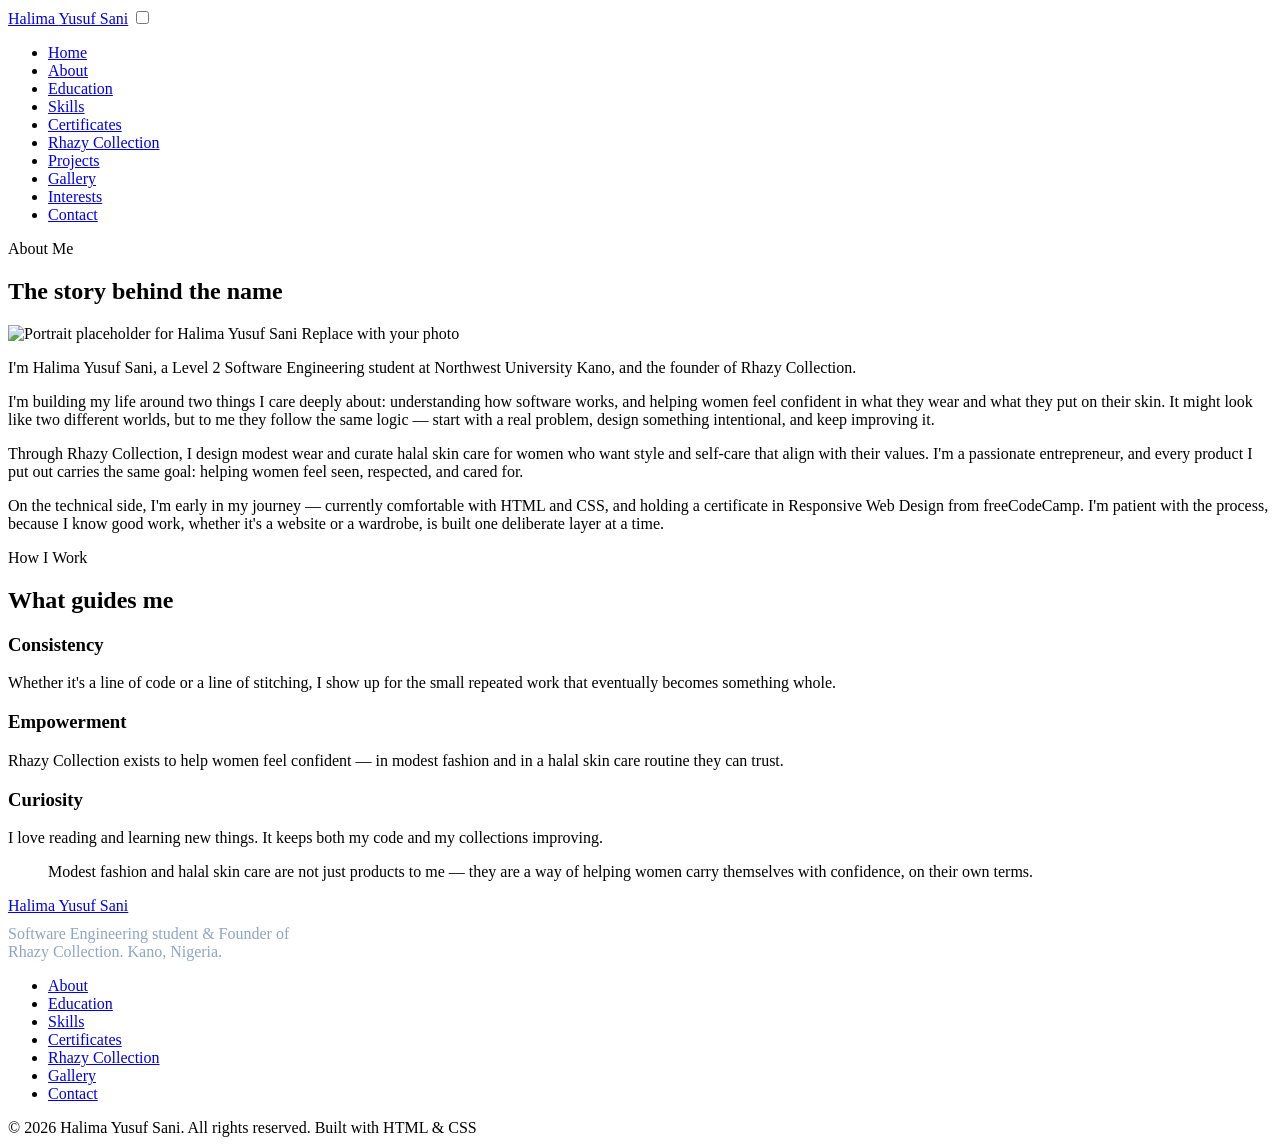
==== about.html @ 11e37f2a "Add files via upload" ====
<!DOCTYPE html>
<html lang="en">
<head>
<meta charset="UTF-8">
<meta name="viewport" content="width=device-width, initial-scale=1.0">
<title>About Me — Halima Yusuf Sani</title>
<link rel="icon" href="assets/images/favicon.svg" type="image/svg+xml">
<link rel="stylesheet" href="css/style.css">
</head>
<body>

<header class="site-header">
  <div class="nav-row">
    <a href="index.html" class="wordmark">Halima <span>Yusuf Sani</span></a>
    <input type="checkbox" id="menu-toggle" class="menu-toggle">
    <label for="menu-toggle" class="menu-btn" aria-label="Open menu"><span></span></label>
    <nav class="primary-nav">
      <ul>
        <li><a href="index.html">Home</a></li>
        <li><a href="about.html" class="active">About</a></li>
        <li><a href="education.html">Education</a></li>
        <li><a href="skills.html">Skills</a></li>
        <li><a href="certificates.html">Certificates</a></li>
        <li><a href="business.html">Rhazy Collection</a></li>
        <li><a href="projects.html">Projects</a></li>
        <li><a href="gallery.html">Gallery</a></li>
        <li><a href="interests.html">Interests</a></li>
        <li><a href="contact.html">Contact</a></li>
      </ul>
    </nav>
  </div>
</header>

<main>
  <section class="page-intro">
    <div class="wrap">
      <span class="eyebrow">About Me</span>
      <h1>The story behind the name</h1>
      <div class="stitch-divider"></div>
    </div>
  </section>

  <section class="tight">
    <div class="wrap hero-grid">
      <div class="portrait-frame" style="order:2;">
        <img src="assets/images/portrait-placeholder.svg" alt="Portrait placeholder for Halima Yusuf Sani">
        <span class="portrait-tag">Replace with your photo</span>
      </div>
      <div style="order:1;">
        <p class="lede">
          I'm Halima Yusuf Sani, a Level 2 Software Engineering student at Northwest
          University Kano, and the founder of Rhazy Collection.
        </p>
        <p>
          I'm building my life around two things I care deeply about: understanding how
          software works, and helping women feel confident in what they wear and what
          they put on their skin. It might look like two different worlds, but to me
          they follow the same logic — start with a real problem, design something
          intentional, and keep improving it.
        </p>
        <p>
          Through Rhazy Collection, I design modest wear and curate halal skin care for
          women who want style and self-care that align with their values. I'm a
          passionate entrepreneur, and every product I put out carries the same goal:
          helping women feel seen, respected, and cared for.
        </p>
        <p>
          On the technical side, I'm early in my journey — currently comfortable with
          HTML and CSS, and holding a certificate in Responsive Web Design from
          freeCodeCamp. I'm patient with the process, because I know good work, whether
          it's a website or a wardrobe, is built one deliberate layer at a time.
        </p>
      </div>
    </div>
  </section>

  <section class="bg-cloud">
    <div class="wrap">
      <div class="section-head">
        <span class="eyebrow">How I Work</span>
        <h2>What guides me</h2>
        <div class="stitch-divider"></div>
      </div>
      <div class="grid grid-3">
        <div class="card">
          <h3>Consistency</h3>
          <p>Whether it's a line of code or a line of stitching, I show up for the small
          repeated work that eventually becomes something whole.</p>
        </div>
        <div class="card">
          <h3>Empowerment</h3>
          <p>Rhazy Collection exists to help women feel confident — in modest fashion
          and in a halal skin care routine they can trust.</p>
        </div>
        <div class="card">
          <h3>Curiosity</h3>
          <p>I love reading and learning new things. It keeps both my code and my
          collections improving.</p>
        </div>
      </div>
    </div>
  </section>

  <section>
    <div class="wrap">
      <blockquote class="pull-quote">
        Modest fashion and halal skin care are not just products to me — they are a way
        of helping women carry themselves with confidence, on their own terms.
      </blockquote>
    </div>
  </section>
</main>

<footer class="site-footer">
  <div class="wrap">
    <div class="footer-grid">
      <div>
        <a href="index.html" class="wordmark">Halima Yusuf Sani</a>
        <p style="color:#8FA5C6; max-width:36ch; margin-top:10px;">Software Engineering student &amp; Founder of Rhazy Collection. Kano, Nigeria.</p>
      </div>
      <nav class="footer-nav">
        <ul>
          <li><a href="about.html">About</a></li>
          <li><a href="education.html">Education</a></li>
          <li><a href="skills.html">Skills</a></li>
          <li><a href="certificates.html">Certificates</a></li>
          <li><a href="business.html">Rhazy Collection</a></li>
          <li><a href="gallery.html">Gallery</a></li>
          <li><a href="contact.html">Contact</a></li>
        </ul>
      </nav>
    </div>
    <div class="footer-bottom">
      <span>&copy; 2026 Halima Yusuf Sani. All rights reserved.</span>
      <span>Built with HTML &amp; CSS</span>
    </div>
  </div>
</footer>

</body>
</html>
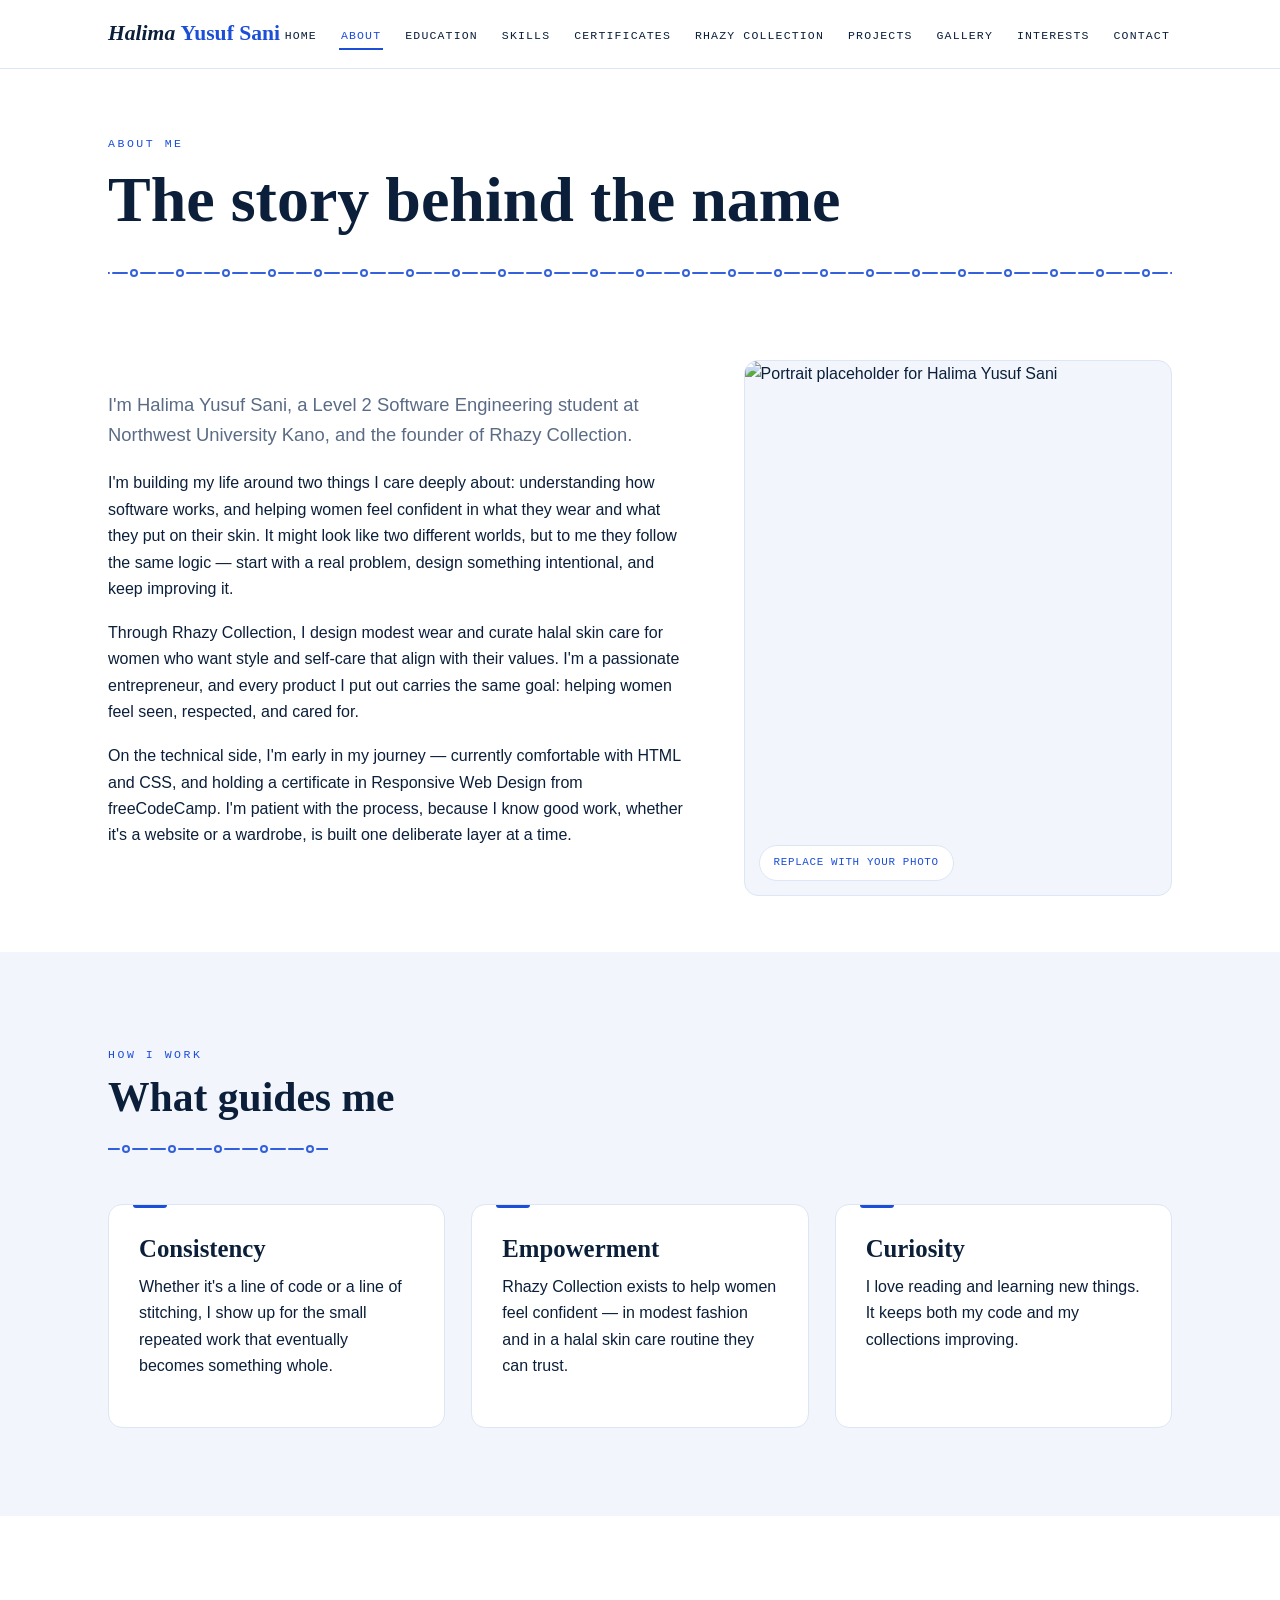
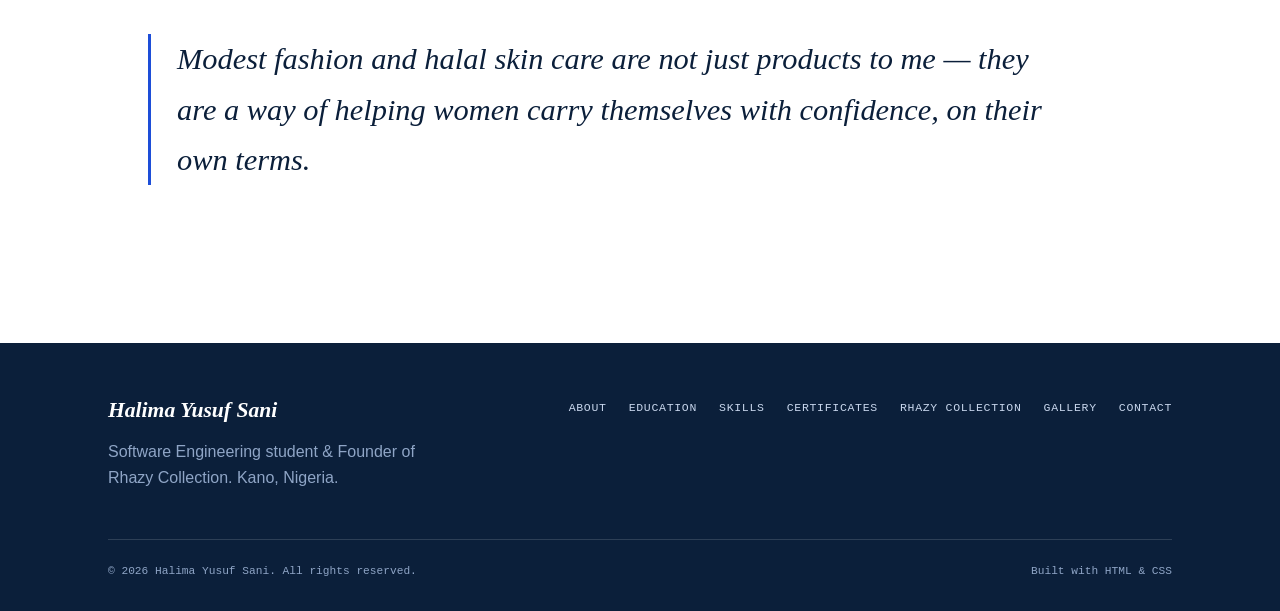
==== commit a48d80bb: "Update about.html" ====
--- a/about.html
+++ b/about.html
@@ -5,7 +5,7 @@
 <meta name="viewport" content="width=device-width, initial-scale=1.0">
 <title>About Me — Halima Yusuf Sani</title>
 <link rel="icon" href="assets/images/favicon.svg" type="image/svg+xml">
-<link rel="stylesheet" href="css/style.css">
+<link rel="stylesheet" href="style.css">
 </head>
 <body>
 
--- a/style.css
+++ b/style.css
@@ -0,0 +1,523 @@
+/* ==========================================================================
+   Halima Yusuf Sani — Portfolio Stylesheet
+   Palette: Ink Navy / Royal Blue / Sky / Paper White / Cloud / Slate
+   Type: Fraunces (display) · Manrope (body) · JetBrains Mono (utility)
+   Signature motif: the "stitch–trace" line — a running stitch that reads
+   as a circuit trace, tying software engineering to Rhazy Collection.
+   ========================================================================== */
+
+@import url('https://fonts.googleapis.com/css2?family=Fraunces:ital,opsz,wght@0,9..144,300;0,9..144,500;0,9..144,600;1,9..144,500;1,9..144,600&family=Manrope:wght@400;500;600;700;800&family=JetBrains+Mono:wght@400;500;600&display=swap');
+
+:root {
+  --ink: #0B1F3A;
+  --royal: #1D4ED8;
+  --royal-dark: #16359E;
+  --sky: #5B9BD5;
+  --paper: #FFFFFF;
+  --cloud: #F2F6FC;
+  --slate: #5A6B85;
+  --line: #DCE6F5;
+
+  --font-display: 'Fraunces', Georgia, serif;
+  --font-body: 'Manrope', -apple-system, BlinkMacSystemFont, sans-serif;
+  --font-mono: 'JetBrains Mono', 'Courier New', monospace;
+
+  --max-w: 1120px;
+  --radius: 14px;
+}
+
+* { box-sizing: border-box; }
+html { scroll-behavior: smooth; }
+
+body {
+  margin: 0;
+  font-family: var(--font-body);
+  color: var(--ink);
+  background: var(--paper);
+  line-height: 1.65;
+  -webkit-font-smoothing: antialiased;
+}
+
+img { max-width: 100%; display: block; }
+
+a { color: var(--royal); text-decoration: none; }
+a:hover { color: var(--royal-dark); }
+
+:focus-visible {
+  outline: 2px solid var(--royal);
+  outline-offset: 3px;
+}
+
+h1, h2, h3, h4 {
+  font-family: var(--font-display);
+  color: var(--ink);
+  margin: 0 0 0.4em;
+  line-height: 1.15;
+  font-weight: 600;
+}
+
+h1 { font-size: clamp(2.4rem, 5vw, 4rem); }
+h2 { font-size: clamp(1.8rem, 3.4vw, 2.6rem); }
+h3 { font-size: clamp(1.25rem, 2vw, 1.55rem); }
+
+p { margin: 0 0 1.1em; color: var(--ink); }
+
+.eyebrow {
+  font-family: var(--font-mono);
+  font-size: 0.72rem;
+  letter-spacing: 0.22em;
+  text-transform: uppercase;
+  color: var(--royal);
+  display: inline-block;
+  margin-bottom: 0.9em;
+}
+
+.lede {
+  font-size: 1.15rem;
+  color: var(--slate);
+  max-width: 62ch;
+}
+
+.wrap {
+  max-width: var(--max-w);
+  margin: 0 auto;
+  padding: 0 28px;
+}
+
+section { padding: 88px 0; }
+section.tight { padding: 56px 0; }
+.bg-cloud { background: var(--cloud); }
+.bg-ink { background: var(--ink); color: var(--paper); }
+.bg-ink h1, .bg-ink h2, .bg-ink h3, .bg-ink p { color: var(--paper); }
+.bg-ink .lede { color: #C8D6EC; }
+
+/* ---------- Stitch / Circuit divider (signature element) ---------- */
+.stitch-divider {
+  height: 22px;
+  width: 100%;
+  background-repeat: repeat-x;
+  background-position: center;
+  background-size: 46px 22px;
+  background-image: url("data:image/svg+xml,%3Csvg xmlns='http://www.w3.org/2000/svg' width='46' height='22' viewBox='0 0 46 22'%3E%3Cline x1='2' y1='11' x2='16' y2='11' stroke='%231D4ED8' stroke-width='2' stroke-linecap='round'/%3E%3Ccircle cx='23' cy='11' r='3' fill='none' stroke='%231D4ED8' stroke-width='2'/%3E%3Cline x1='30' y1='11' x2='44' y2='11' stroke='%231D4ED8' stroke-width='2' stroke-linecap='round'/%3E%3C/svg%3E");
+  opacity: 0.9;
+  margin: 8px 0 0;
+}
+.stitch-divider.on-dark {
+  background-image: url("data:image/svg+xml,%3Csvg xmlns='http://www.w3.org/2000/svg' width='46' height='22' viewBox='0 0 46 22'%3E%3Cline x1='2' y1='11' x2='16' y2='11' stroke='%235B9BD5' stroke-width='2' stroke-linecap='round'/%3E%3Ccircle cx='23' cy='11' r='3' fill='none' stroke='%235B9BD5' stroke-width='2'/%3E%3Cline x1='30' y1='11' x2='44' y2='11' stroke='%235B9BD5' stroke-width='2' stroke-linecap='round'/%3E%3C/svg%3E");
+}
+.section-head { margin-bottom: 44px; }
+.section-head .stitch-divider { max-width: 220px; }
+
+/* ---------- Header / Nav ---------- */
+header.site-header {
+  position: sticky;
+  top: 0;
+  z-index: 50;
+  background: rgba(255,255,255,0.92);
+  backdrop-filter: blur(8px);
+  border-bottom: 1px solid var(--line);
+}
+.nav-row {
+  max-width: var(--max-w);
+  margin: 0 auto;
+  padding: 16px 28px;
+  display: flex;
+  align-items: center;
+  justify-content: space-between;
+}
+.wordmark {
+  font-family: var(--font-display);
+  font-style: italic;
+  font-weight: 600;
+  font-size: 1.35rem;
+  color: var(--ink);
+}
+.wordmark span { color: var(--royal); font-style: normal; }
+
+nav.primary-nav ul {
+  list-style: none;
+  display: flex;
+  flex-wrap: wrap;
+  gap: 8px 20px;
+  margin: 0;
+  padding: 0;
+  justify-content: flex-end;
+}
+nav.primary-nav a {
+  font-family: var(--font-mono);
+  font-size: 0.72rem;
+  letter-spacing: 0.1em;
+  text-transform: uppercase;
+  color: var(--ink);
+  padding: 6px 2px;
+  border-bottom: 2px solid transparent;
+}
+nav.primary-nav a:hover,
+nav.primary-nav a.active {
+  color: var(--royal);
+  border-bottom-color: var(--royal);
+}
+
+/* Pure-CSS mobile menu (checkbox hack — no JS) */
+.menu-toggle { display: none; }
+.menu-btn {
+  display: none;
+  width: 40px; height: 40px;
+  border-radius: 8px;
+  border: 1px solid var(--line);
+  align-items: center;
+  justify-content: center;
+  cursor: pointer;
+}
+.menu-btn span,
+.menu-btn::before,
+.menu-btn::after {
+  content: '';
+  display: block;
+  width: 18px; height: 2px;
+  background: var(--ink);
+  position: relative;
+}
+.menu-btn::before { margin-bottom: 5px; }
+.menu-btn::after { margin-top: 5px; }
+
+@media (max-width: 820px) {
+  .menu-btn { display: flex; }
+  nav.primary-nav {
+    position: absolute;
+    top: 100%; left: 0; right: 0;
+    background: var(--paper);
+    border-bottom: 1px solid var(--line);
+    max-height: 0;
+    overflow: hidden;
+    transition: max-height 0.32s ease;
+  }
+  nav.primary-nav ul {
+    flex-direction: column;
+    gap: 0;
+    padding: 8px 28px 18px;
+  }
+  nav.primary-nav ul li { border-top: 1px solid var(--line); }
+  nav.primary-nav ul li:first-child { border-top: none; }
+  nav.primary-nav a { display: block; padding: 13px 0; border-bottom: none; }
+  .menu-toggle:checked ~ nav.primary-nav { max-height: 620px; }
+}
+
+/* ---------- Hero ---------- */
+.hero {
+  padding: 84px 0 60px;
+}
+.hero-grid {
+  display: grid;
+  grid-template-columns: 1.15fr 0.85fr;
+  gap: 56px;
+  align-items: center;
+}
+@media (max-width: 860px) {
+  .hero-grid { grid-template-columns: 1fr; }
+}
+.hero-actions { display: flex; gap: 16px; flex-wrap: wrap; margin-top: 28px; }
+
+.btn {
+  display: inline-flex;
+  align-items: center;
+  gap: 8px;
+  font-family: var(--font-mono);
+  font-size: 0.78rem;
+  letter-spacing: 0.06em;
+  text-transform: uppercase;
+  padding: 13px 24px;
+  border-radius: 999px;
+  border: 1.5px solid var(--royal);
+  transition: transform 0.18s ease, background 0.18s ease, color 0.18s ease;
+}
+.btn-solid { background: var(--royal); color: var(--paper); }
+.btn-solid:hover { background: var(--royal-dark); color: var(--paper); transform: translateY(-2px); }
+.btn-ghost { background: transparent; color: var(--royal); }
+.btn-ghost:hover { background: var(--royal); color: var(--paper); transform: translateY(-2px); }
+.btn-ghost.on-dark { border-color: var(--sky); color: var(--sky); }
+.btn-ghost.on-dark:hover { background: var(--sky); color: var(--ink); }
+
+.portrait-frame {
+  position: relative;
+  border-radius: var(--radius);
+  overflow: hidden;
+  background: var(--cloud);
+  border: 1px solid var(--line);
+  aspect-ratio: 4/5;
+}
+.portrait-frame img { width: 100%; height: 100%; object-fit: cover; }
+.portrait-tag {
+  position: absolute;
+  bottom: 14px; left: 14px;
+  background: var(--paper);
+  border: 1px solid var(--line);
+  border-radius: 999px;
+  padding: 8px 14px;
+  font-family: var(--font-mono);
+  font-size: 0.68rem;
+  letter-spacing: 0.06em;
+  text-transform: uppercase;
+  color: var(--royal);
+}
+
+/* ---------- Cards / Grids ---------- */
+.grid { display: grid; gap: 26px; }
+.grid-2 { grid-template-columns: repeat(2, 1fr); }
+.grid-3 { grid-template-columns: repeat(3, 1fr); }
+.grid-4 { grid-template-columns: repeat(4, 1fr); }
+@media (max-width: 860px) {
+  .grid-2, .grid-3, .grid-4 { grid-template-columns: 1fr 1fr; }
+}
+@media (max-width: 560px) {
+  .grid-2, .grid-3, .grid-4 { grid-template-columns: 1fr; }
+}
+
+.card {
+  background: var(--paper);
+  border: 1px solid var(--line);
+  border-radius: var(--radius);
+  padding: 30px;
+  position: relative;
+}
+.card::before {
+  content: '';
+  position: absolute;
+  top: 0; left: 24px;
+  width: 34px; height: 3px;
+  background: var(--royal);
+  border-radius: 0 0 4px 4px;
+}
+
+/* ---------- Timeline (Education) ---------- */
+.timeline { position: relative; padding-left: 34px; }
+.timeline::before {
+  content: '';
+  position: absolute;
+  left: 6px; top: 6px; bottom: 6px;
+  width: 2px;
+  background: var(--line);
+}
+.timeline-item { position: relative; padding-bottom: 44px; }
+.timeline-item:last-child { padding-bottom: 0; }
+.timeline-item::before {
+  content: '';
+  position: absolute;
+  left: -34px; top: 4px;
+  width: 14px; height: 14px;
+  border-radius: 50%;
+  background: var(--paper);
+  border: 3px solid var(--royal);
+}
+.timeline-year {
+  font-family: var(--font-mono);
+  font-size: 0.72rem;
+  letter-spacing: 0.1em;
+  color: var(--royal);
+  text-transform: uppercase;
+  display: block;
+  margin-bottom: 4px;
+}
+
+/* ---------- Skills ---------- */
+.skill-row { margin-bottom: 24px; }
+.skill-row-head {
+  display: flex; justify-content: space-between; align-items: baseline;
+  margin-bottom: 8px;
+  font-family: var(--font-mono);
+  font-size: 0.78rem;
+  letter-spacing: 0.04em;
+}
+.skill-row-head span:last-child { color: var(--slate); }
+.skill-bar-track {
+  height: 8px;
+  background: var(--cloud);
+  border-radius: 999px;
+  overflow: hidden;
+  border: 1px solid var(--line);
+}
+.skill-bar-fill { height: 100%; background: var(--royal); border-radius: 999px; }
+
+.tag-cloud { display: flex; flex-wrap: wrap; gap: 10px; }
+.tag {
+  font-family: var(--font-mono);
+  font-size: 0.72rem;
+  letter-spacing: 0.05em;
+  text-transform: uppercase;
+  padding: 8px 14px;
+  border: 1px solid var(--line);
+  border-radius: 999px;
+  color: var(--ink);
+  background: var(--cloud);
+}
+
+/* ---------- Certificates ---------- */
+.cert-card {
+  border: 1px solid var(--line);
+  border-radius: var(--radius);
+  overflow: hidden;
+  background: var(--paper);
+}
+.cert-card img { width: 100%; border-bottom: 1px solid var(--line); }
+.cert-body { padding: 22px 26px 26px; }
+.cert-body h3 { margin-bottom: 6px; }
+.cert-meta {
+  font-family: var(--font-mono);
+  font-size: 0.72rem;
+  color: var(--slate);
+  letter-spacing: 0.04em;
+  margin-bottom: 12px;
+}
+
+/* ---------- Gallery ---------- */
+.gallery-grid {
+  display: grid;
+  grid-template-columns: repeat(3, 1fr);
+  gap: 18px;
+}
+@media (max-width: 760px) {
+  .gallery-grid { grid-template-columns: repeat(2, 1fr); }
+}
+@media (max-width: 480px) {
+  .gallery-grid { grid-template-columns: 1fr; }
+}
+.gallery-item {
+  border-radius: var(--radius);
+  overflow: hidden;
+  border: 1px solid var(--line);
+  background: var(--cloud);
+  aspect-ratio: 4/3;
+}
+.gallery-item img { width: 100%; height: 100%; object-fit: cover; transition: transform 0.4s ease; }
+.gallery-item:hover img { transform: scale(1.05); }
+.gallery-caption {
+  font-family: var(--font-mono);
+  font-size: 0.7rem;
+  color: var(--slate);
+  margin-top: 8px;
+  letter-spacing: 0.03em;
+}
+
+/* ---------- Quote / pull ---------- */
+.pull-quote {
+  font-family: var(--font-display);
+  font-style: italic;
+  font-size: clamp(1.3rem, 2.4vw, 1.9rem);
+  color: var(--ink);
+  border-left: 3px solid var(--royal);
+  padding-left: 26px;
+  max-width: 60ch;
+}
+
+/* ---------- Contact ---------- */
+.contact-grid {
+  display: grid;
+  grid-template-columns: 1fr 1fr;
+  gap: 50px;
+}
+@media (max-width: 800px) { .contact-grid { grid-template-columns: 1fr; } }
+.contact-list { list-style: none; padding: 0; margin: 0; }
+.contact-list li {
+  padding: 16px 0;
+  border-top: 1px solid var(--line);
+  display: flex;
+  gap: 16px;
+}
+.contact-list li:last-child { border-bottom: 1px solid var(--line); }
+.contact-list .label {
+  font-family: var(--font-mono);
+  font-size: 0.72rem;
+  letter-spacing: 0.08em;
+  text-transform: uppercase;
+  color: var(--royal);
+  min-width: 90px;
+}
+
+form.contact-form { display: grid; gap: 16px; }
+form.contact-form label {
+  font-family: var(--font-mono);
+  font-size: 0.72rem;
+  letter-spacing: 0.06em;
+  text-transform: uppercase;
+  color: var(--slate);
+  display: block;
+  margin-bottom: 6px;
+}
+form.contact-form input,
+form.contact-form textarea {
+  width: 100%;
+  font-family: var(--font-body);
+  font-size: 0.98rem;
+  padding: 13px 15px;
+  border: 1px solid var(--line);
+  border-radius: 8px;
+  background: var(--cloud);
+  color: var(--ink);
+}
+form.contact-form input:focus,
+form.contact-form textarea:focus { outline: 2px solid var(--royal); background: var(--paper); }
+form.contact-form textarea { resize: vertical; min-height: 140px; }
+
+/* ---------- Footer ---------- */
+footer.site-footer {
+  background: var(--ink);
+  color: var(--paper);
+  padding: 50px 0 30px;
+  margin-top: 40px;
+}
+.footer-grid {
+  display: flex;
+  justify-content: space-between;
+  gap: 30px;
+  flex-wrap: wrap;
+  padding-bottom: 30px;
+  border-bottom: 1px solid rgba(255,255,255,0.14);
+}
+.footer-grid .wordmark { color: var(--paper); }
+.footer-nav ul { list-style: none; display: flex; gap: 22px; flex-wrap: wrap; padding: 0; margin: 0; }
+.footer-nav a {
+  color: #C8D6EC;
+  font-family: var(--font-mono);
+  font-size: 0.72rem;
+  letter-spacing: 0.06em;
+  text-transform: uppercase;
+}
+.footer-nav a:hover { color: var(--sky); }
+.footer-bottom {
+  display: flex;
+  justify-content: space-between;
+  padding-top: 22px;
+  font-family: var(--font-mono);
+  font-size: 0.7rem;
+  color: #8FA5C6;
+  flex-wrap: wrap;
+  gap: 10px;
+}
+
+/* ---------- Thank-you page ---------- */
+.thanks-hero {
+  min-height: 62vh;
+  display: flex;
+  flex-direction: column;
+  align-items: center;
+  justify-content: center;
+  text-align: center;
+  padding: 90px 24px;
+}
+.thanks-hero h1 { max-width: 16ch; }
+.thanks-mark {
+  width: 78px; height: 78px;
+  border-radius: 50%;
+  border: 2px solid var(--royal);
+  display: flex; align-items: center; justify-content: center;
+  margin-bottom: 30px;
+}
+
+/* ---------- Page intro (used on inner pages) ---------- */
+.page-intro { padding: 60px 0 20px; }
+
+/* Reduced motion */
+@media (prefers-reduced-motion: reduce) {
+  html { scroll-behavior: auto; }
+  * { transition: none !important; }
+}
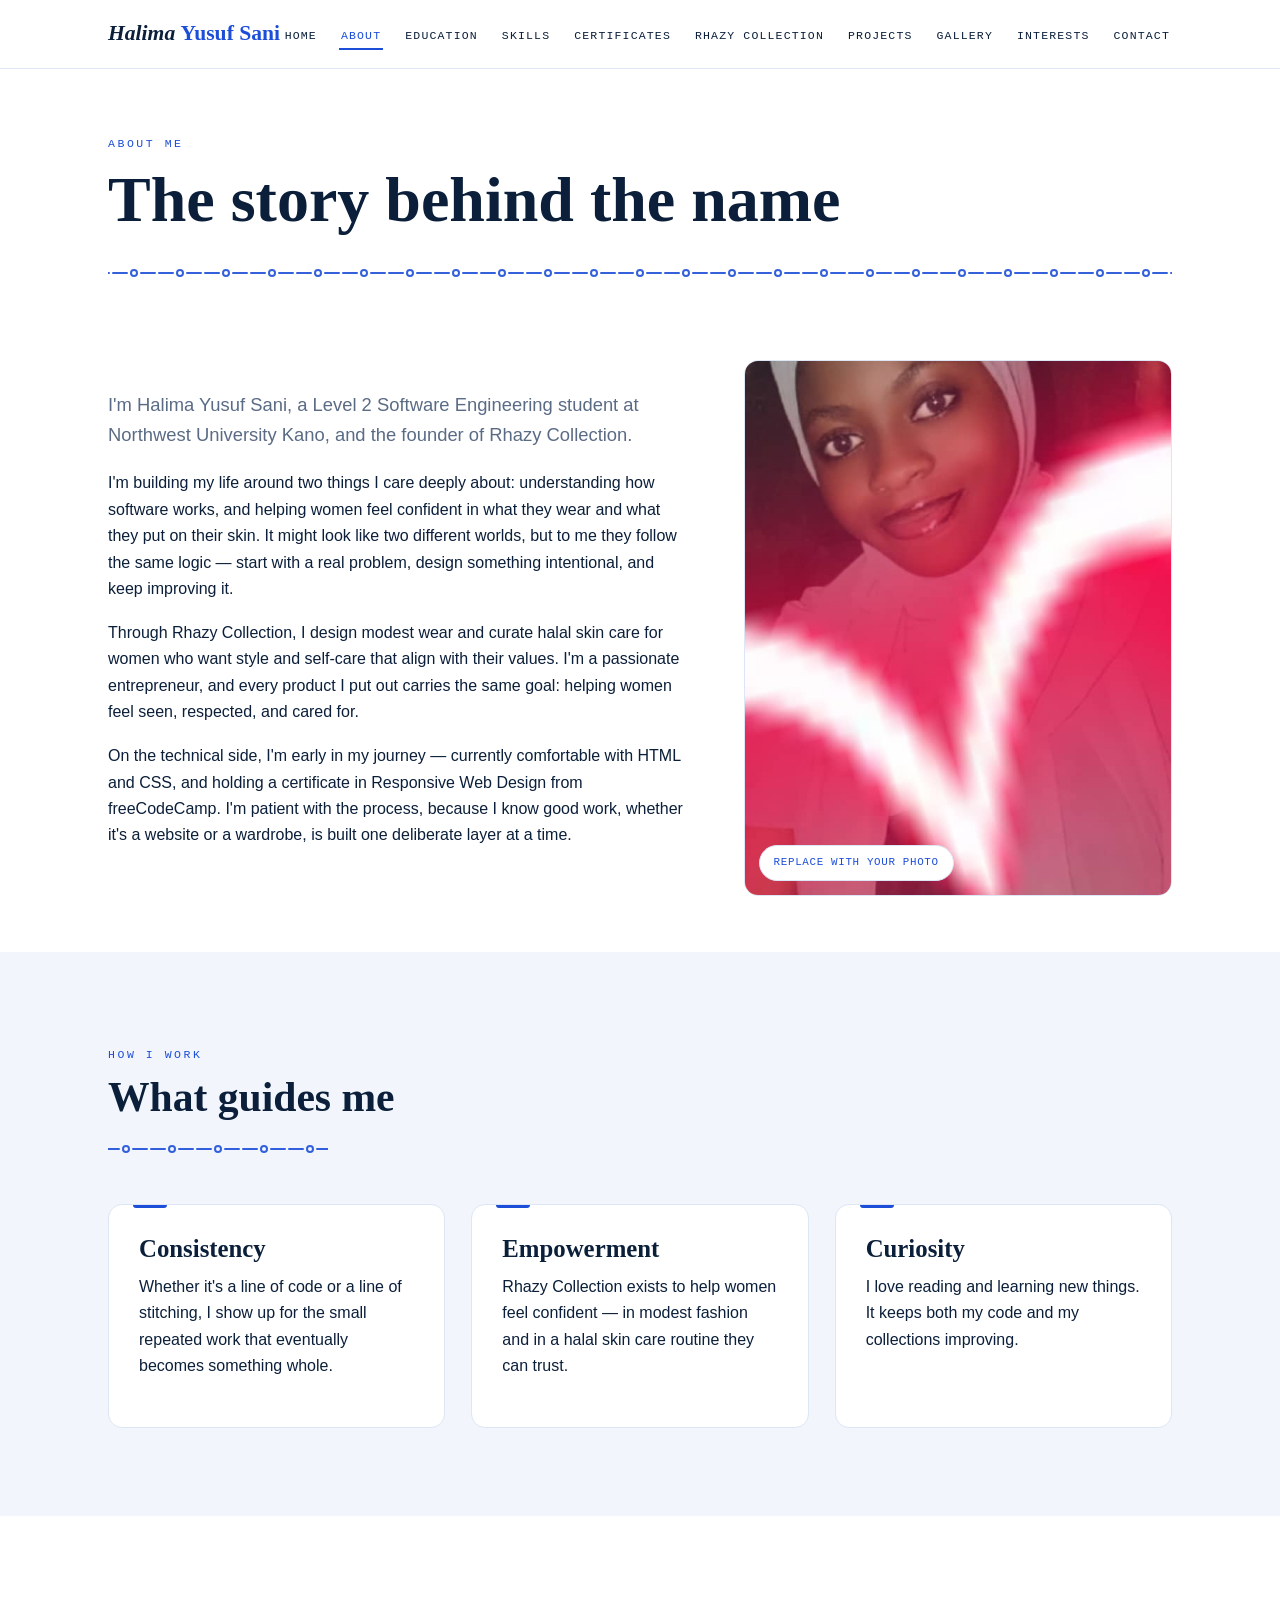
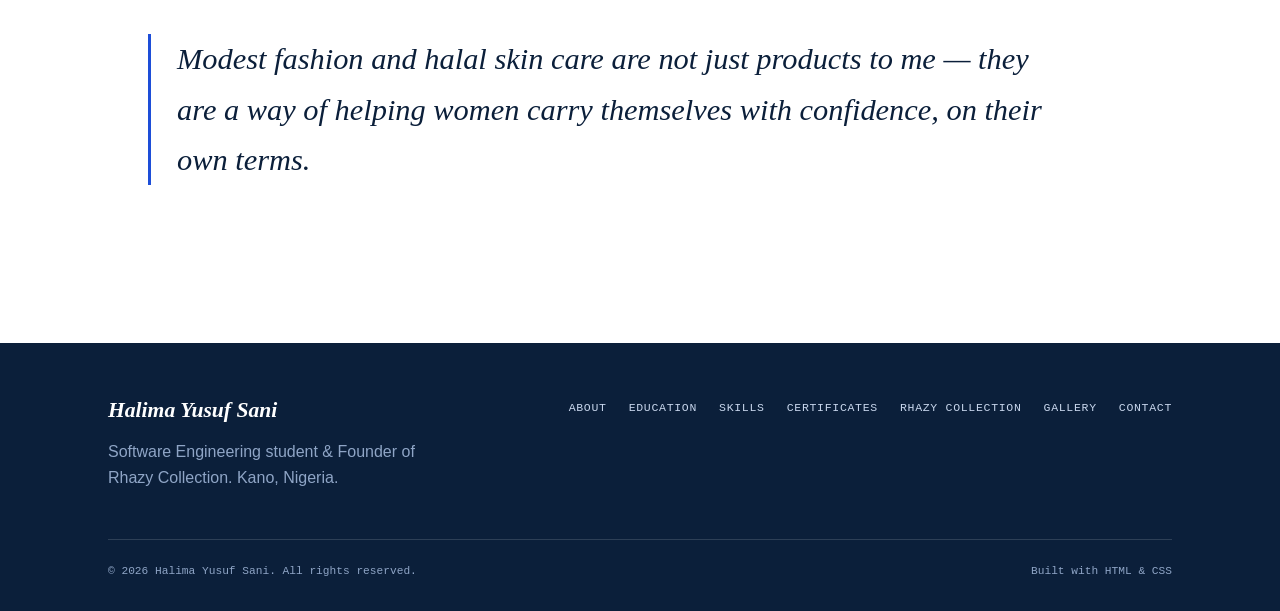
==== commit 4245e8ee: "Update about.html" ====
--- a/about.html
+++ b/about.html
@@ -43,7 +43,7 @@
   <section class="tight">
     <div class="wrap hero-grid">
       <div class="portrait-frame" style="order:2;">
-        <img src="assets/images/portrait-placeholder.svg" alt="Portrait placeholder for Halima Yusuf Sani">
+        <img src="halima.jpg" alt="Portrait placeholder for Halima Yusuf Sani">
         <span class="portrait-tag">Replace with your photo</span>
       </div>
       <div style="order:1;">
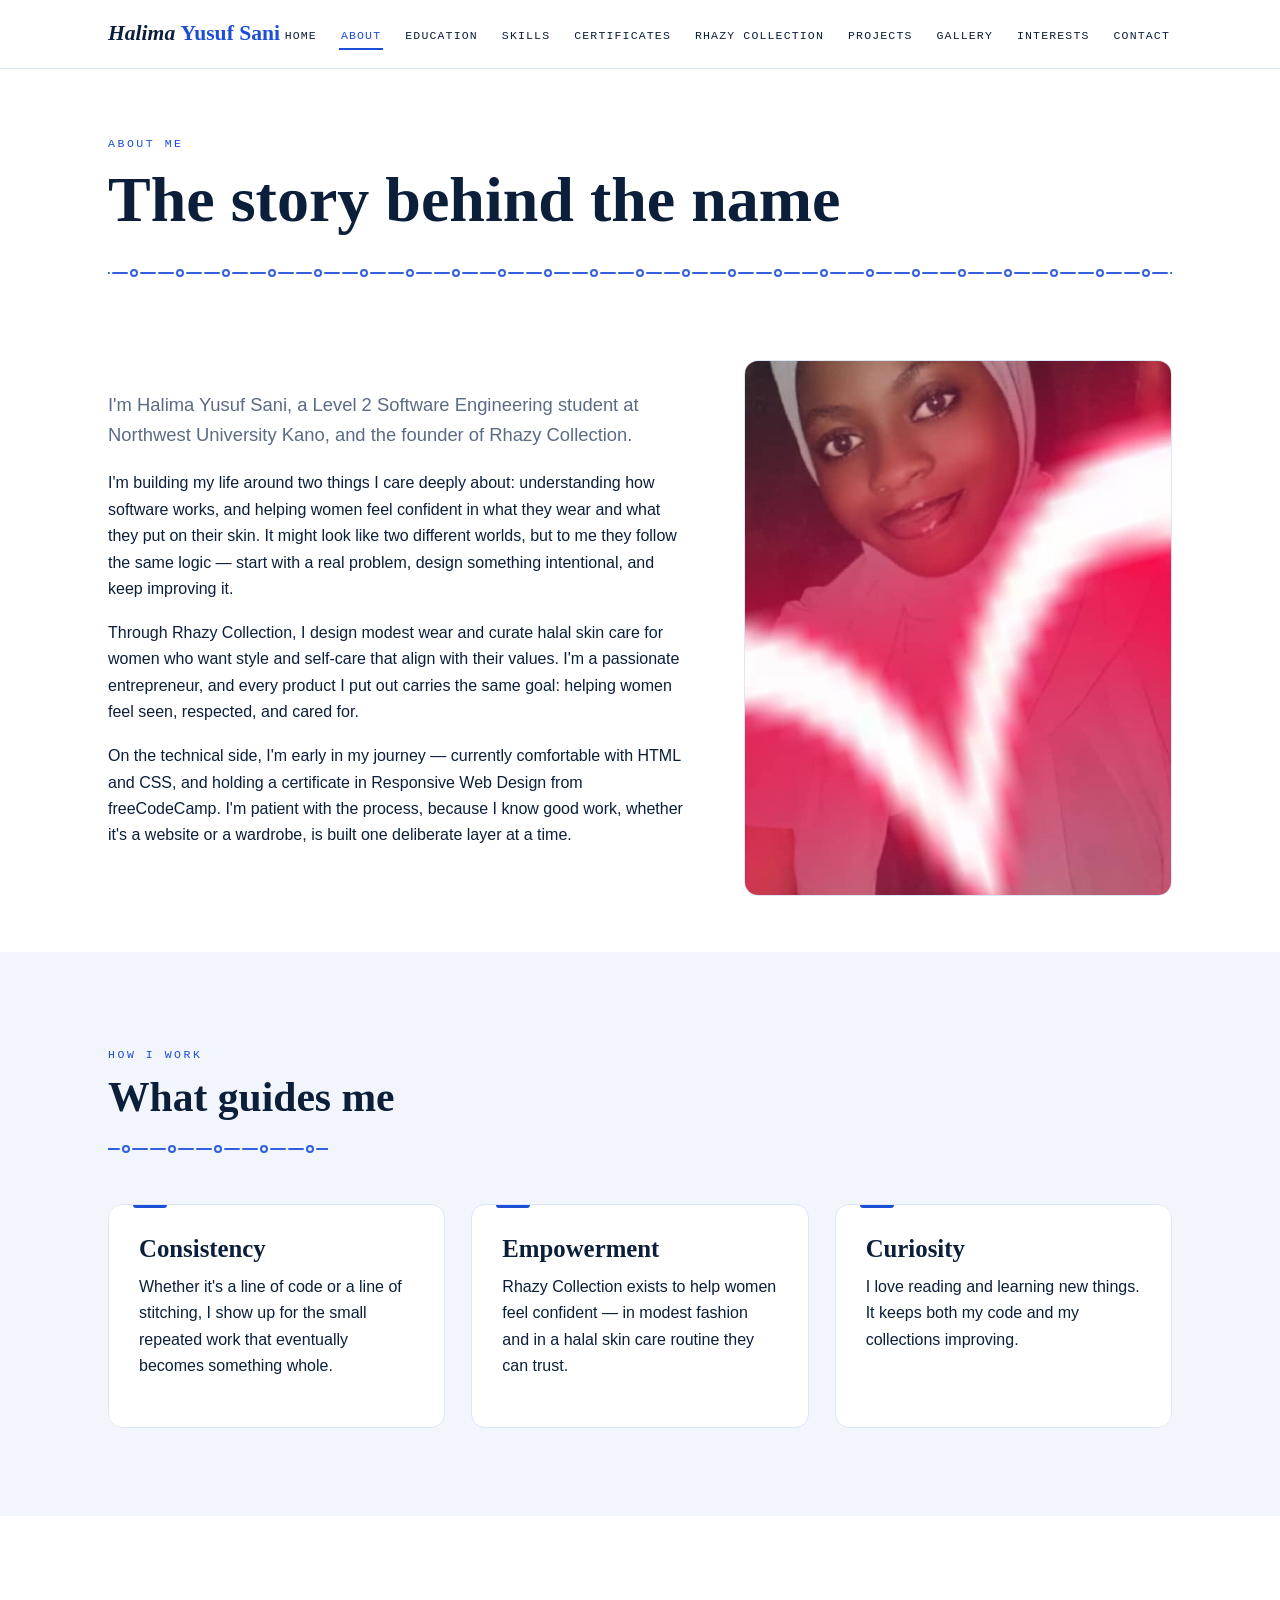
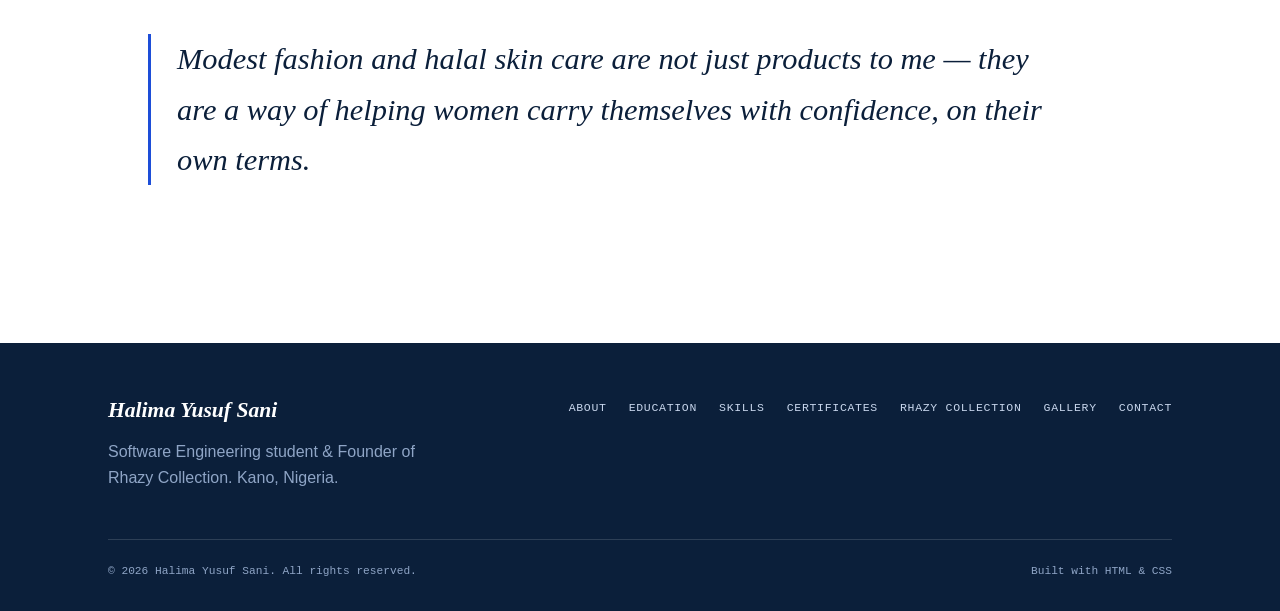
==== commit b292e4df: "Update about.html" ====
--- a/about.html
+++ b/about.html
@@ -44,7 +44,7 @@
     <div class="wrap hero-grid">
       <div class="portrait-frame" style="order:2;">
         <img src="halima.jpg" alt="Portrait placeholder for Halima Yusuf Sani">
-        <span class="portrait-tag">Replace with your photo</span>
+       
       </div>
       <div style="order:1;">
         <p class="lede">
